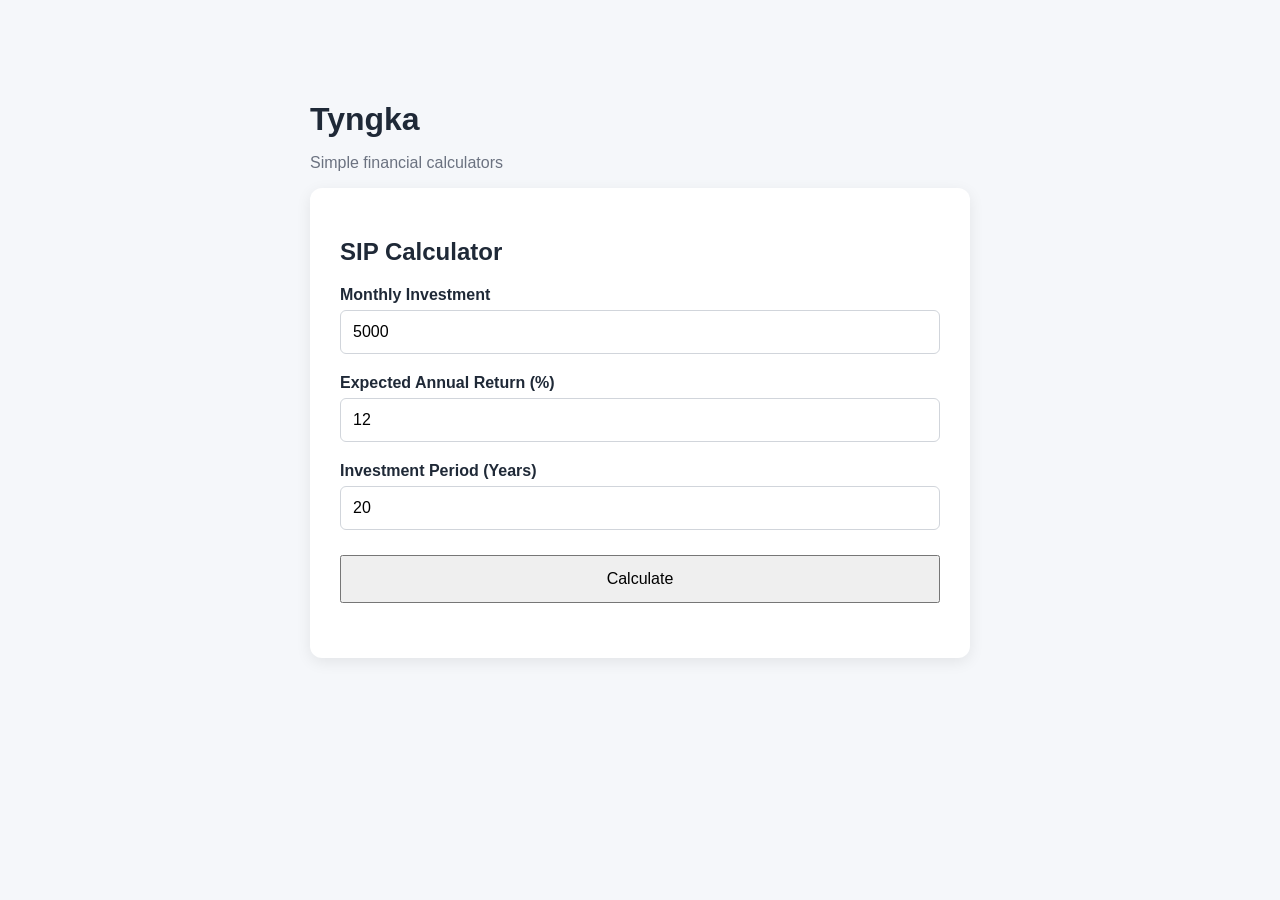
==== frontend/index.html @ 1ce70722 "Add Tyngka frontend and CORS support" ====
<!DOCTYPE html>
<html lang="en">
<head>
    <meta charset="UTF-8">
    <meta name="viewport" content="width=device-width, initial-scale=1.0">
    <title>Tyngka - Financial Calculator</title>
    <link rel="stylesheet" href="style.css">
</head>

<body>

    <main class="container">

        <h1>Tyngka</h1>

        <p class="subtitle">
            Simple financial calculators
        </p>

        <section class="calculator">

            <h2>SIP Calculator</h2>

            <label for="monthly-investment">
                Monthly Investment
            </label>

            <input
                id="monthly-investment"
                type="number"
                value="5000"
		min = "1"
            >

            <label for="annual-return">
                Expected Annual Return (%)
            </label>

            <input
                id="annual-return"
                type="number"
                value="12" 
		min = "0"
		max = "100"
		step="0.1"
            >

            <label for="years">
                Investment Period (Years)
            </label>

            <input
                id="years"
                type="number"
                value="20"
		min = "1"
		max="100"
		step="1"
            >

            <button id="calculate-button">
                Calculate
            </button>

            <div id="result" class="result"></div>

        </section>

    </main>

    <script src="app.js"></script>

</body>
</html>
---- frontend/style.css ----
* {
    box-sizing: border-box;
}

body {
    margin: 0;
    font-family: Arial, sans-serif;
    background: #f5f7fa;
    color: #1f2937;
}

.container {
    max-width: 700px;
    margin: 60px auto;
    padding: 20px;
}

h1 {
    margin-bottom: 5px;
}

.subtitle {
    color: #6b7280;
}

.calculator {
    background: white;
    padding: 30px;
    border-radius: 12px;
    box-shadow: 0 4px 15px rgba(0, 0, 0, 0.08);
}

label {
    display: block;
    margin-top: 20px;
    margin-bottom: 6px;
    font-weight: bold;
}

input {
    width: 100%;
    padding: 12px;
    font-size: 16px;
    border: 1px solid #d1d5db;
    border-radius: 6px;
}

button {
    margin-top: 25px;
    width: 100%;
    padding: 13px;
    font-size: 16px;
    cursor: pointer;
}

.result {
    margin-top: 25px;
    font-size: 18px;
    font-weight: bold;
}

.result-item {
    display: flex;
    justify-content: space-between;
    padding: 15px 0;
    border-bottom: 1px solid #e5e7eb;
}

.result-item:last-child {
    border-bottom: none;
}

.result-item strong {
    font-size: 20px;
}
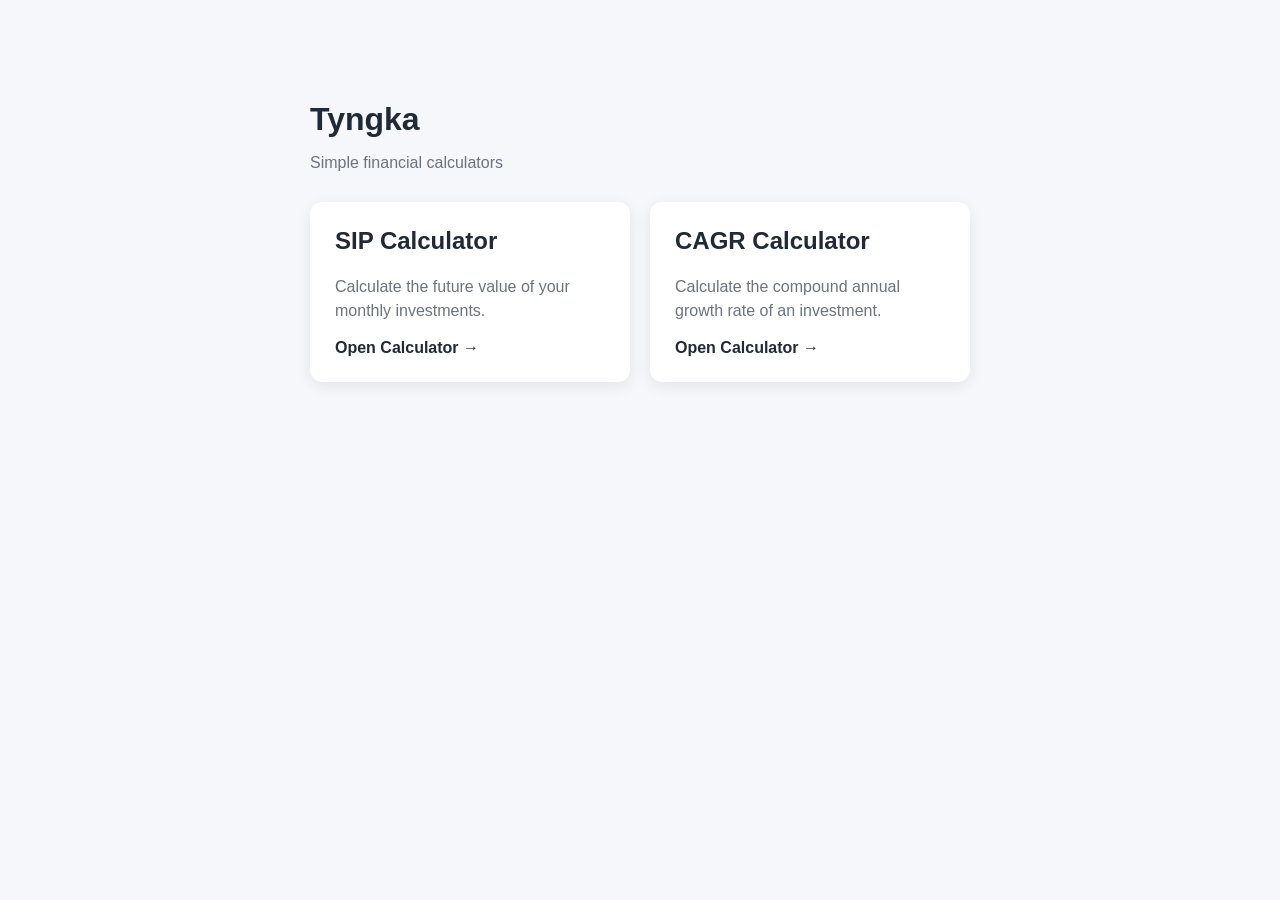
==== commit e42d1c28: "Add calculator navigation and CAGR frontend" ====
--- a/frontend/index.html
+++ b/frontend/index.html
@@ -3,7 +3,9 @@
 <head>
     <meta charset="UTF-8">
     <meta name="viewport" content="width=device-width, initial-scale=1.0">
-    <title>Tyngka - Financial Calculator</title>
+
+    <title>Tyngka - Financial Calculators</title>
+
     <link rel="stylesheet" href="style.css">
 </head>
 
@@ -17,58 +19,34 @@
             Simple financial calculators
         </p>
 
-        <section class="calculator">
+        <section class="calculator-grid">
 
-            <h2>SIP Calculator</h2>
+            <a class="calculator-card" href="sip.html">
+                <h2>SIP Calculator</h2>
 
-            <label for="monthly-investment">
-                Monthly Investment
-            </label>
+                <p>
+                    Calculate the future value of your
+                    monthly investments.
+                </p>
 
-            <input
-                id="monthly-investment"
-                type="number"
-                value="5000"
-		min = "1"
-            >
+                <span>Open Calculator →</span>
+            </a>
 
-            <label for="annual-return">
-                Expected Annual Return (%)
-            </label>
+            <a class="calculator-card" href="cagr.html">
 
-            <input
-                id="annual-return"
-                type="number"
-                value="12" 
-		min = "0"
-		max = "100"
-		step="0.1"
-            >
+                <h2>CAGR Calculator</h2>
 
-            <label for="years">
-                Investment Period (Years)
-            </label>
+                <p>
+                    Calculate the compound annual growth
+                    rate of an investment.
+                </p>
 
-            <input
-                id="years"
-                type="number"
-                value="20"
-		min = "1"
-		max="100"
-		step="1"
-            >
-
-            <button id="calculate-button">
-                Calculate
-            </button>
-
-            <div id="result" class="result"></div>
+                <span>Open Calculator →</span>
+            </a>
 
         </section>
 
     </main>
 
-    <script src="app.js"></script>
-
 </body>
 </html>
--- a/frontend/style.css
+++ b/frontend/style.css
@@ -73,3 +73,49 @@
 .result-item strong {
     font-size: 20px;
 }
+.calculator-grid {
+    display: grid;
+    grid-template-columns: repeat(2, 1fr);
+    gap: 20px;
+    margin-top: 30px;
+}
+
+.calculator-card {
+    display: block;
+    background: white;
+    padding: 25px;
+    border-radius: 12px;
+    box-shadow: 0 4px 15px rgba(0, 0, 0, 0.08);
+
+    text-decoration: none;
+    color: inherit;
+
+    transition: transform 0.2s ease;
+}
+
+.calculator-card:hover {
+    transform: translateY(-3px);
+}
+
+.calculator-card h2 {
+    margin-top: 0;
+}
+
+.calculator-card p {
+    color: #6b7280;
+    line-height: 1.5;
+}
+
+.calculator-card span {
+    font-weight: bold;
+}
+
+.calculator-card.disabled {
+    opacity: 0.6;
+    cursor: not-allowed;
+}
+@media (max-width: 600px) {
+    .calculator-grid {
+        grid-template-columns: 1fr;
+    }
+}
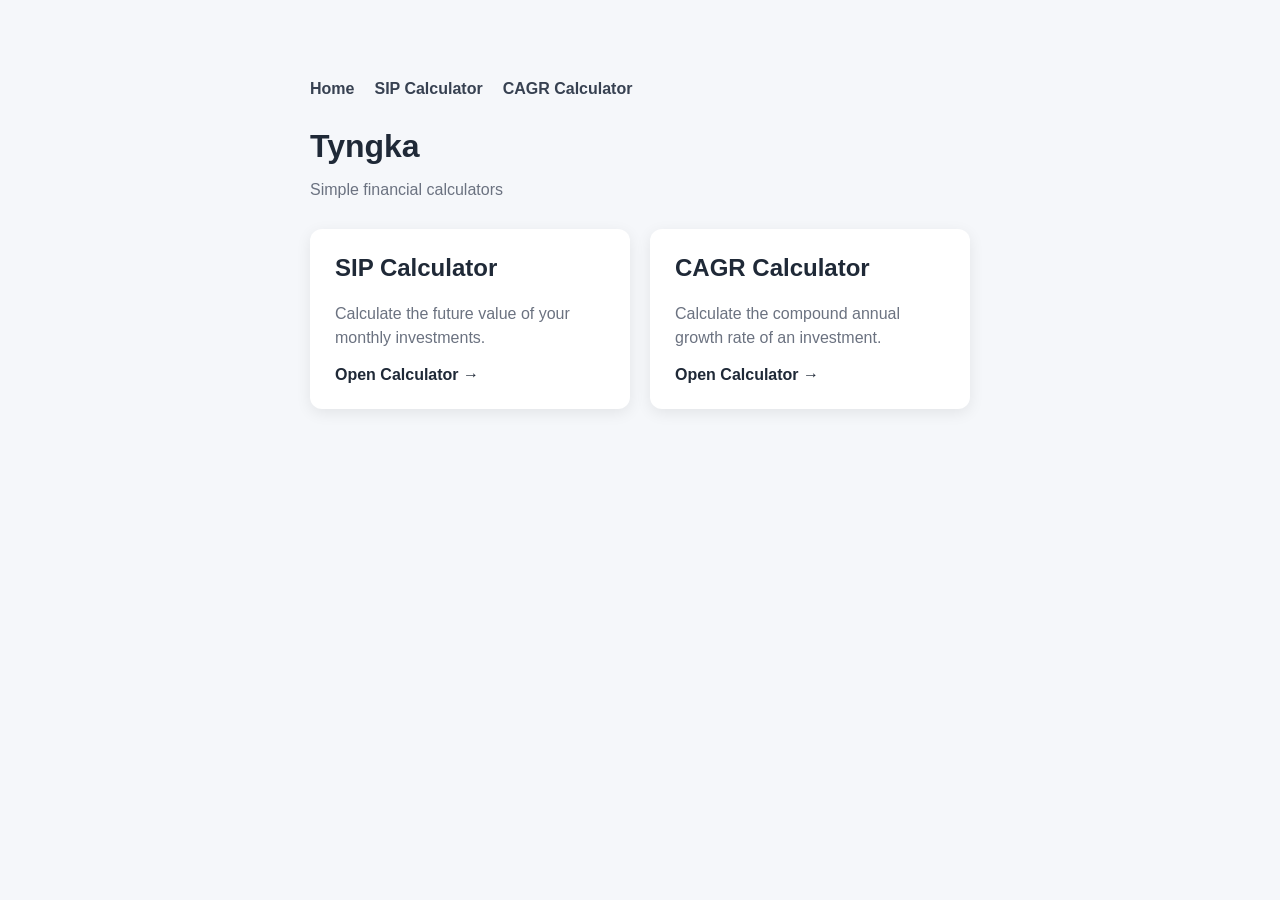
==== commit 54e33460: "Add calculator navigation and responsive styling" ====
--- a/frontend/index.html
+++ b/frontend/index.html
@@ -12,7 +12,13 @@
 <body>
 
     <main class="container">
+<nav class="navigation">
 
+    <a href="index.html">Home</a>
+    <a href="sip.html">SIP Calculator</a>
+    <a href="cagr.html">CAGR Calculator</a>
+
+</nav>
         <h1>Tyngka</h1>
 
         <p class="subtitle">
--- a/frontend/style.css
+++ b/frontend/style.css
@@ -118,4 +118,24 @@
     .calculator-grid {
         grid-template-columns: 1fr;
     }
+    
+    .navigation{
+        flex-direction: column;
+        gap:10px;
+    }
 }
+.navigation {
+    display: flex;
+    gap: 20px;
+    margin-bottom: 30px;
+}
+
+.navigation a {
+    text-decoration: none;
+    color: #374151;
+    font-weight: bold;
+}
+
+.navigation a:hover {
+    text-decoration: underline;
+}
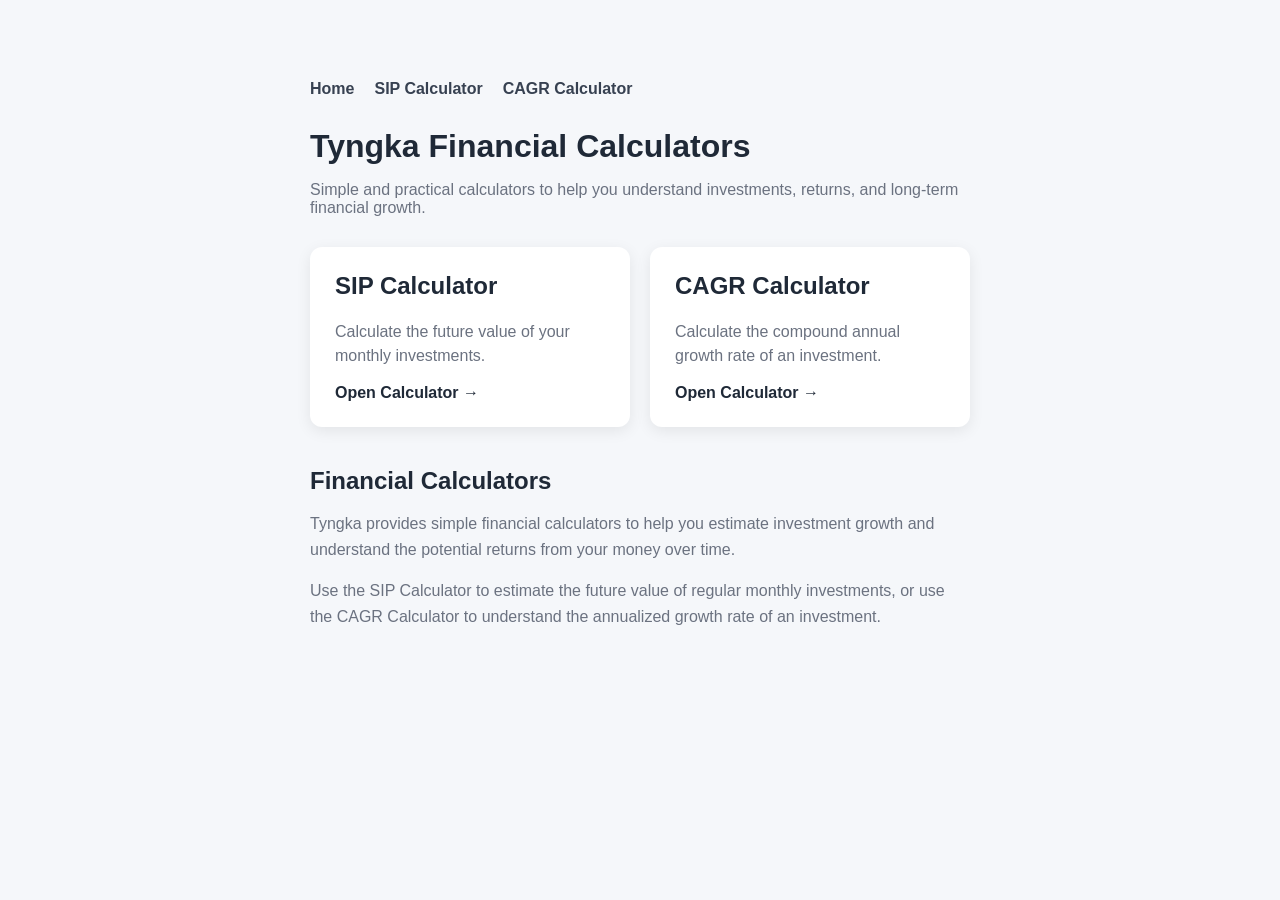
==== commit 4b0625f3: "Improve homepage SEO content" ====
--- a/frontend/index.html
+++ b/frontend/index.html
@@ -5,7 +5,10 @@
     <meta name="viewport" content="width=device-width, initial-scale=1.0">
 
     <title>Tyngka - Financial Calculators</title>
-
+    <meta
+        name="description"
+        content="Calculate SIP returns, CAGR and other financial metrics with simple, easy-to-use calculators."
+    >
     <link rel="stylesheet" href="style.css">
 </head>
 
@@ -19,10 +22,10 @@
     <a href="cagr.html">CAGR Calculator</a>
 
 </nav>
-        <h1>Tyngka</h1>
+        <h1>Tyngka Financial Calculators</h1>
 
         <p class="subtitle">
-            Simple financial calculators
+            Simple and practical calculators to help you understand investments, returns, and long-term financial growth.
         </p>
 
         <section class="calculator-grid">
@@ -51,7 +54,23 @@
             </a>
 
         </section>
+        <section class="about-section">
 
+            <h2>Financial Calculators</h2>
+
+            <p>
+                Tyngka provides simple financial calculators to help you
+                estimate investment growth and understand the potential
+                returns from your money over time.
+            </p>
+
+            <p>
+                Use the SIP Calculator to estimate the future value of
+                regular monthly investments, or use the CAGR Calculator
+                to understand the annualized growth rate of an investment.
+            </p>
+
+        </section>
     </main>
 
 </body>
--- a/frontend/style.css
+++ b/frontend/style.css
@@ -73,6 +73,7 @@
 .result-item strong {
     font-size: 20px;
 }
+
 .calculator-grid {
     display: grid;
     grid-template-columns: repeat(2, 1fr);
@@ -114,6 +115,7 @@
     opacity: 0.6;
     cursor: not-allowed;
 }
+
 @media (max-width: 600px) {
     .calculator-grid {
         grid-template-columns: 1fr;
@@ -124,6 +126,7 @@
         gap:10px;
     }
 }
+
 .navigation {
     display: flex;
     gap: 20px;
@@ -139,3 +142,16 @@
 .navigation a:hover {
     text-decoration: underline;
 }
+
+.about-section {
+    margin-top: 40px;
+}
+
+.about-section h2 {
+    margin-bottom: 10px;
+}
+
+.about-section p {
+    color: #6b7280;
+    line-height: 1.6;
+}
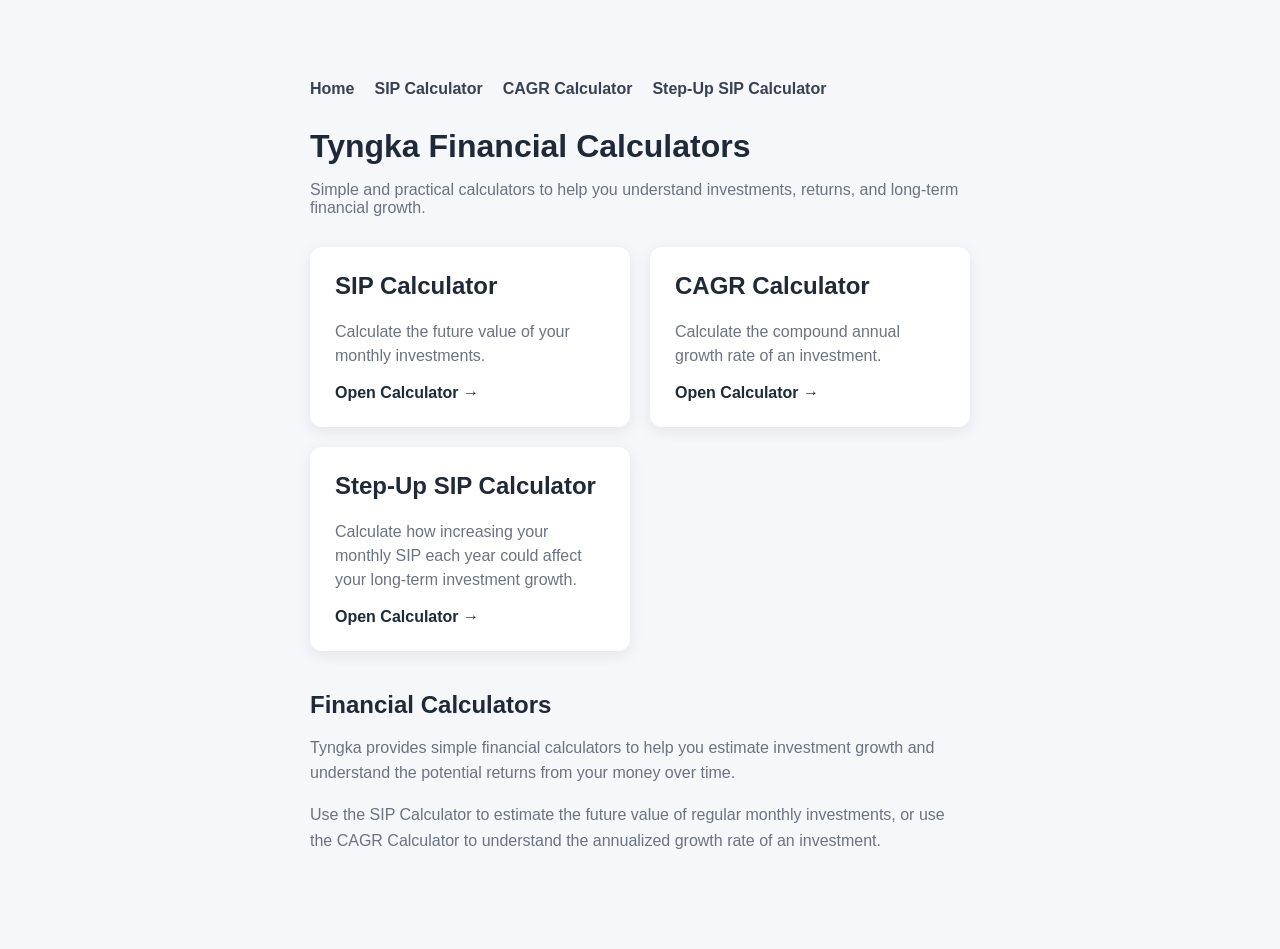
==== commit b6485c0e: "Add Step-Up SIP to homepage" ====
--- a/frontend/index.html
+++ b/frontend/index.html
@@ -7,7 +7,7 @@
     <title>Tyngka - Financial Calculators</title>
     <meta
         name="description"
-        content="Calculate SIP returns, CAGR and other financial metrics with simple, easy-to-use calculators."
+        content="Calculate SIP returns, Step-Up SIP growth, CAGR and other financial metrics with simple, easy-to-use calculators."
     >
     <link rel="stylesheet" href="style.css">
 </head>
@@ -20,6 +20,7 @@
     <a href="index.html">Home</a>
     <a href="sip.html">SIP Calculator</a>
     <a href="cagr.html">CAGR Calculator</a>
+    <a href="step-up-sip.html">Step-Up SIP Calculator</a>
 
 </nav>
         <h1>Tyngka Financial Calculators</h1>
@@ -53,6 +54,18 @@
                 <span>Open Calculator →</span>
             </a>
 
+            <a class="calculator-card" href="step-up-sip.html">
+
+                <h2>Step-Up SIP Calculator</h2>
+
+                <p>
+                    Calculate how increasing your monthly SIP each year
+                    could affect your long-term investment growth.
+                </p>
+
+                <span>Open Calculator →</span>
+            </a>
+
         </section>
         <section class="about-section">
 
@@ -72,6 +85,5 @@
 
         </section>
     </main>
-
 </body>
 </html>
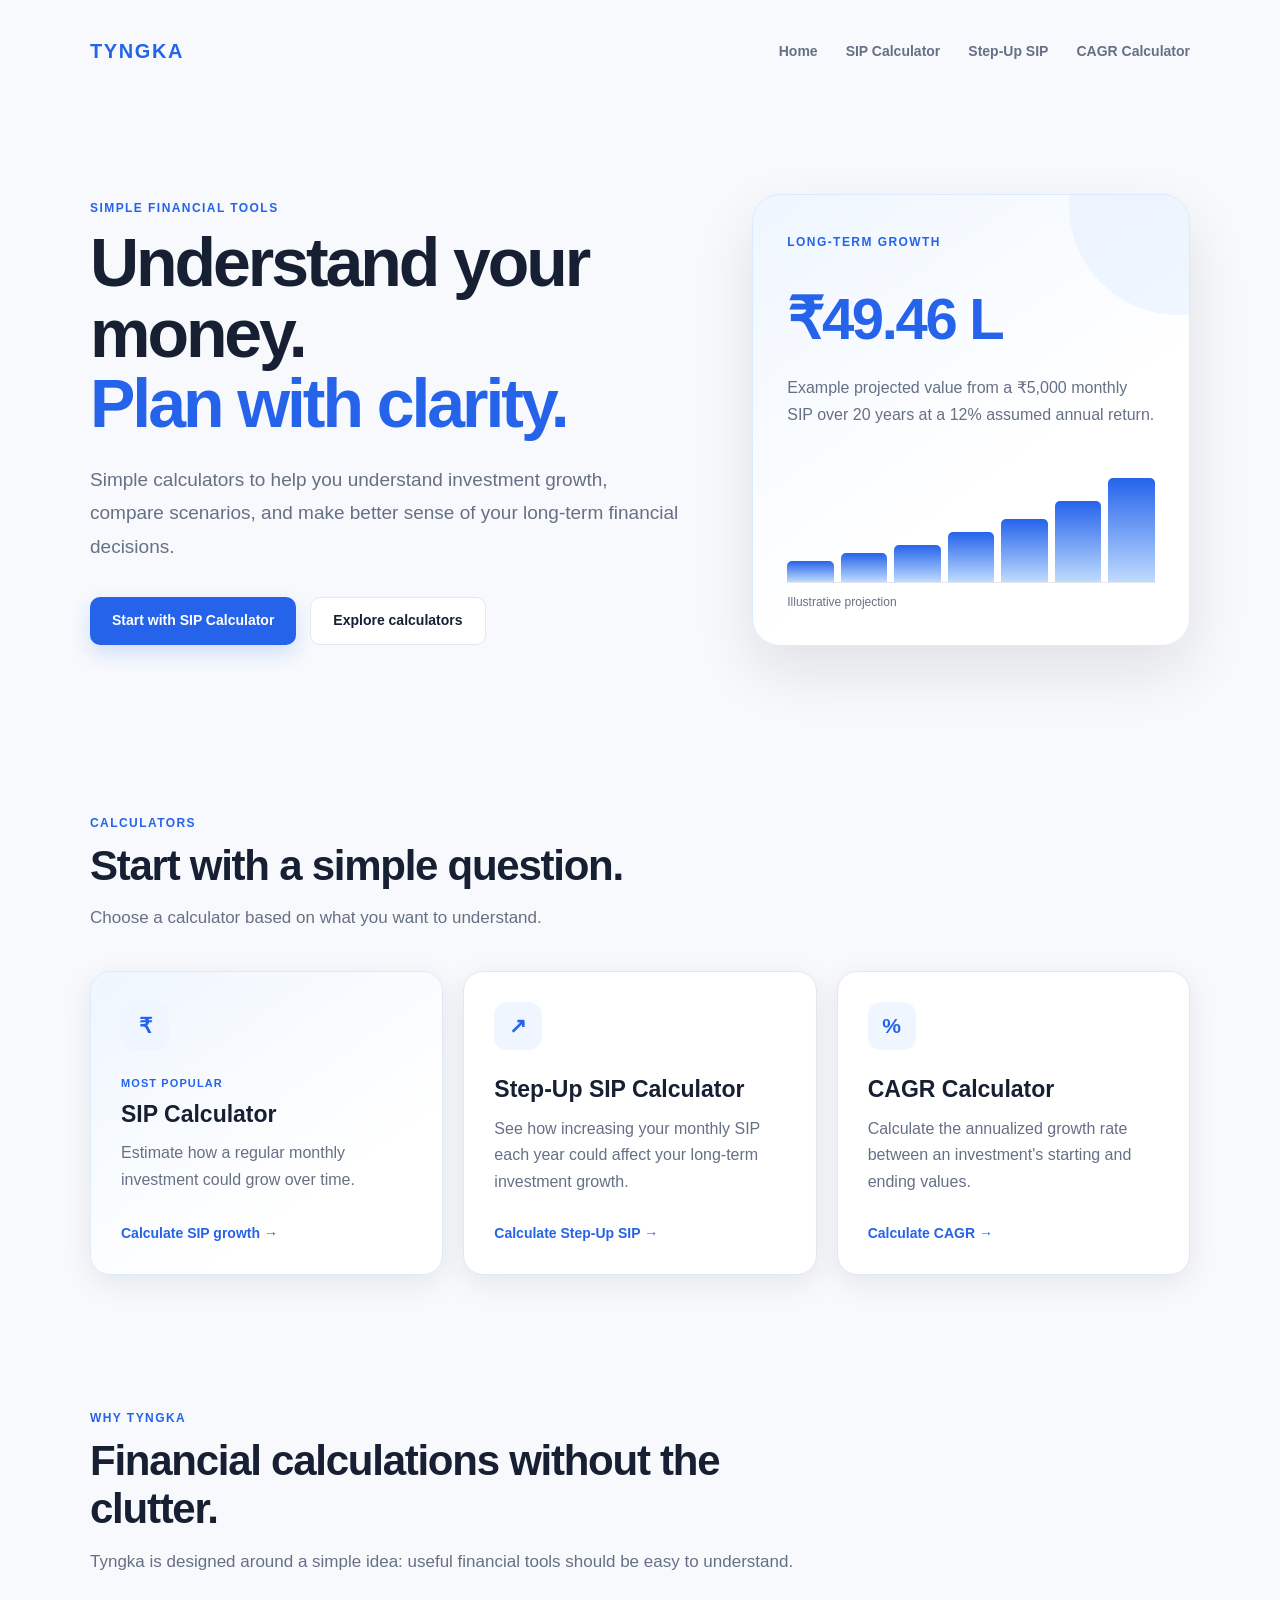
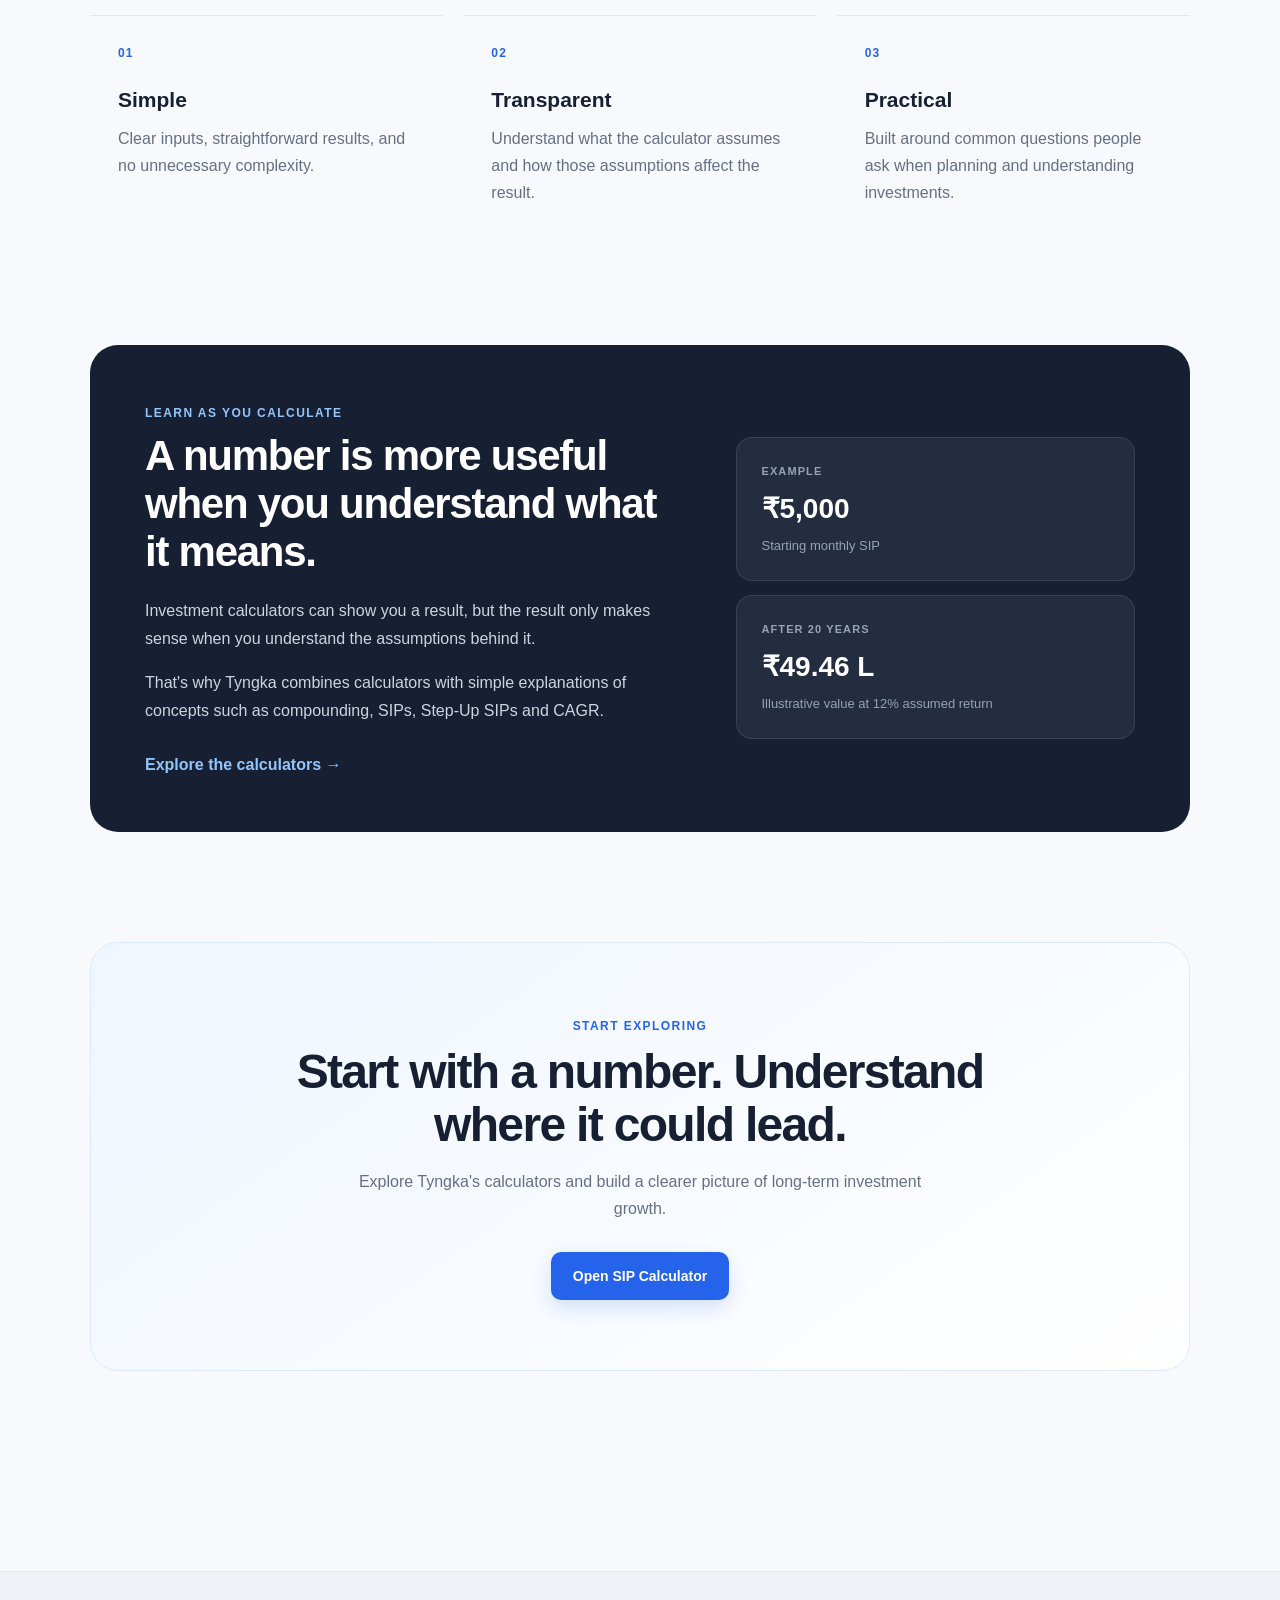
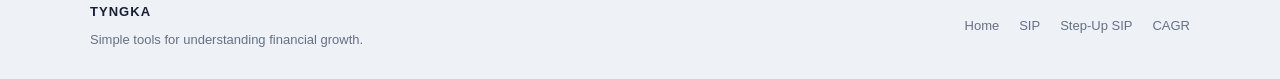
==== commit bacc8712: "Finalize Tyngka homepage" ====
--- a/frontend/index.html
+++ b/frontend/index.html
@@ -1,89 +1,488 @@
 <!DOCTYPE html>
 <html lang="en">
+
 <head>
+
     <meta charset="UTF-8">
-    <meta name="viewport" content="width=device-width, initial-scale=1.0">
-
-    <title>Tyngka - Financial Calculators</title>
+
+    <meta
+        name="viewport"
+        content="width=device-width, initial-scale=1.0"
+    >
+
+    <title>
+        Tyngka - Simple Financial Calculators
+    </title>
+
     <meta
         name="description"
-        content="Calculate SIP returns, Step-Up SIP growth, CAGR and other financial metrics with simple, easy-to-use calculators."
+        content="Tyngka provides simple financial calculators to help you understand SIP growth, Step-Up SIP investing, CAGR and long-term investment outcomes."
     >
-    <link rel="stylesheet" href="style.css">
+
+    <link
+        rel="stylesheet"
+        href="style.css"
+    >
+
 </head>
 
+
 <body>
 
-    <main class="container">
-<nav class="navigation">
-
-    <a href="index.html">Home</a>
-    <a href="sip.html">SIP Calculator</a>
-    <a href="cagr.html">CAGR Calculator</a>
-    <a href="step-up-sip.html">Step-Up SIP Calculator</a>
-
-</nav>
-        <h1>Tyngka Financial Calculators</h1>
-
-        <p class="subtitle">
-            Simple and practical calculators to help you understand investments, returns, and long-term financial growth.
-        </p>
-
-        <section class="calculator-grid">
-
-            <a class="calculator-card" href="sip.html">
-                <h2>SIP Calculator</h2>
+    <main class="container homepage">
+
+
+        <!-- Navigation -->
+
+        <nav class="navigation">
+
+            <a href="index.html">
+                Home
+            </a>
+
+            <a href="sip.html">
+                SIP Calculator
+            </a>
+
+            <a href="step-up-sip.html">
+                Step-Up SIP
+            </a>
+
+            <a href="cagr.html">
+                CAGR Calculator
+            </a>
+
+        </nav>
+
+
+        <!-- Hero -->
+
+        <section class="hero-section">
+
+            <div class="hero-content">
+
+                <span class="eyebrow">
+                    SIMPLE FINANCIAL TOOLS
+                </span>
+
+                <h1>
+                    Understand your money.
+                    <span>Plan with clarity.</span>
+                </h1>
+
+                <p class="hero-description">
+                    Simple calculators to help you understand investment growth,
+                    compare scenarios, and make better sense of your long-term
+                    financial decisions.
+                </p>
+
+
+                <div class="hero-actions">
+
+                    <a
+                        href="sip.html"
+                        class="hero-button primary"
+                    >
+                        Start with SIP Calculator
+                    </a>
+
+                    <a
+                        href="#calculators"
+                        class="hero-button secondary"
+                    >
+                        Explore calculators
+                    </a>
+
+                </div>
+
+            </div>
+
+
+            <div class="hero-visual">
+
+                <div class="hero-visual-card">
+
+                    <span class="eyebrow">
+                        LONG-TERM GROWTH
+                    </span>
+
+                    <div class="hero-value">
+                        ₹49.46 L
+                    </div>
+
+                    <p>
+                        Example projected value from a ₹5,000 monthly SIP
+                        over 20 years at a 12% assumed annual return.
+                    </p>
+
+
+                    <div class="hero-mini-chart">
+
+                        <span></span>
+                        <span></span>
+                        <span></span>
+                        <span></span>
+                        <span></span>
+                        <span></span>
+                        <span></span>
+
+                    </div>
+
+                    <div class="hero-chart-label">
+                        Illustrative projection
+                    </div>
+
+                </div>
+
+            </div>
+
+        </section>
+
+
+        <!-- Calculator Section -->
+
+        <section
+            id="calculators"
+            class="home-section calculators-section"
+        >
+
+            <div class="section-heading">
+
+                <span class="eyebrow">
+                    CALCULATORS
+                </span>
+
+                <h2>
+                    Start with a simple question.
+                </h2>
 
                 <p>
-                    Calculate the future value of your
-                    monthly investments.
-                </p>
-
-                <span>Open Calculator →</span>
+                    Choose a calculator based on what you want to understand.
+                </p>
+
+            </div>
+
+
+            <div class="home-calculator-grid">
+
+
+                <a
+                    href="sip.html"
+                    class="home-calculator-card featured"
+                >
+
+                    <div class="home-card-icon">
+                        ₹
+                    </div>
+
+                    <span class="card-label">
+                        MOST POPULAR
+                    </span>
+
+                    <h3>
+                        SIP Calculator
+                    </h3>
+
+                    <p>
+                        Estimate how a regular monthly investment could
+                        grow over time.
+                    </p>
+
+                    <span class="card-link">
+                        Calculate SIP growth →
+                    </span>
+
+                </a>
+
+
+                <a
+                    href="step-up-sip.html"
+                    class="home-calculator-card"
+                >
+
+                    <div class="home-card-icon">
+                        ↗
+                    </div>
+
+                    <h3>
+                        Step-Up SIP Calculator
+                    </h3>
+
+                    <p>
+                        See how increasing your monthly SIP each year could
+                        affect your long-term investment growth.
+                    </p>
+
+                    <span class="card-link">
+                        Calculate Step-Up SIP →
+                    </span>
+
+                </a>
+
+
+                <a
+                    href="cagr.html"
+                    class="home-calculator-card"
+                >
+
+                    <div class="home-card-icon">
+                        %
+                    </div>
+
+                    <h3>
+                        CAGR Calculator
+                    </h3>
+
+                    <p>
+                        Calculate the annualized growth rate between an
+                        investment's starting and ending values.
+                    </p>
+
+                    <span class="card-link">
+                        Calculate CAGR →
+                    </span>
+
+                </a>
+
+
+            </div>
+
+        </section>
+
+
+        <!-- Why Tyngka -->
+
+        <section class="home-section why-section">
+
+            <div class="section-heading">
+
+                <span class="eyebrow">
+                    WHY TYNGKA
+                </span>
+
+                <h2>
+                    Financial calculations without the clutter.
+                </h2>
+
+                <p>
+                    Tyngka is designed around a simple idea:
+                    useful financial tools should be easy to understand.
+                </p>
+
+            </div>
+
+
+            <div class="why-grid">
+
+
+                <div class="why-card">
+
+                    <span class="why-number">
+                        01
+                    </span>
+
+                    <h3>
+                        Simple
+                    </h3>
+
+                    <p>
+                        Clear inputs, straightforward results, and no
+                        unnecessary complexity.
+                    </p>
+
+                </div>
+
+
+                <div class="why-card">
+
+                    <span class="why-number">
+                        02
+                    </span>
+
+                    <h3>
+                        Transparent
+                    </h3>
+
+                    <p>
+                        Understand what the calculator assumes and how
+                        those assumptions affect the result.
+                    </p>
+
+                </div>
+
+
+                <div class="why-card">
+
+                    <span class="why-number">
+                        03
+                    </span>
+
+                    <h3>
+                        Practical
+                    </h3>
+
+                    <p>
+                        Built around common questions people ask when
+                        planning and understanding investments.
+                    </p>
+
+                </div>
+
+            </div>
+
+        </section>
+
+
+        <!-- Educational Section -->
+
+        <section class="home-section education-section">
+
+            <div class="education-content">
+
+                <span class="eyebrow">
+                    LEARN AS YOU CALCULATE
+                </span>
+
+                <h2>
+                    A number is more useful when you understand what it means.
+                </h2>
+
+                <p>
+                    Investment calculators can show you a result, but the
+                    result only makes sense when you understand the assumptions
+                    behind it.
+                </p>
+
+                <p>
+                    That's why Tyngka combines calculators with simple
+                    explanations of concepts such as compounding, SIPs,
+                    Step-Up SIPs and CAGR.
+                </p>
+
+                <a
+                    href="sip.html"
+                    class="text-link"
+                >
+                    Explore the calculators →
+                </a>
+
+            </div>
+
+
+            <div class="education-highlight">
+
+                <div class="education-stat">
+
+                    <span>
+                        EXAMPLE
+                    </span>
+
+                    <strong>
+                        ₹5,000
+                    </strong>
+
+                    <p>
+                        Starting monthly SIP
+                    </p>
+
+                </div>
+
+
+                <div class="education-stat">
+
+                    <span>
+                        AFTER 20 YEARS
+                    </span>
+
+                    <strong>
+                        ₹49.46 L
+                    </strong>
+
+                    <p>
+                        Illustrative value at 12% assumed return
+                    </p>
+
+                </div>
+
+            </div>
+
+        </section>
+
+
+        <!-- CTA -->
+
+        <section class="home-cta">
+
+            <span class="eyebrow">
+                START EXPLORING
+            </span>
+
+            <h2>
+                Start with a number.
+                Understand where it could lead.
+            </h2>
+
+            <p>
+                Explore Tyngka's calculators and build a clearer picture
+                of long-term investment growth.
+            </p>
+
+            <a
+                href="sip.html"
+                class="hero-button primary"
+            >
+                Open SIP Calculator
             </a>
 
-            <a class="calculator-card" href="cagr.html">
-
-                <h2>CAGR Calculator</h2>
+        </section>
+
+
+    </main>
+
+
+    <!-- Footer -->
+
+    <footer class="site-footer">
+
+        <div class="footer-inner homepage-footer">
+
+            <div>
+
+                <strong>
+                    TYNGKA
+                </strong>
 
                 <p>
-                    Calculate the compound annual growth
-                    rate of an investment.
-                </p>
-
-                <span>Open Calculator →</span>
-            </a>
-
-            <a class="calculator-card" href="step-up-sip.html">
-
-                <h2>Step-Up SIP Calculator</h2>
-
-                <p>
-                    Calculate how increasing your monthly SIP each year
-                    could affect your long-term investment growth.
-                </p>
-
-                <span>Open Calculator →</span>
-            </a>
-
-        </section>
-        <section class="about-section">
-
-            <h2>Financial Calculators</h2>
-
-            <p>
-                Tyngka provides simple financial calculators to help you
-                estimate investment growth and understand the potential
-                returns from your money over time.
-            </p>
-
-            <p>
-                Use the SIP Calculator to estimate the future value of
-                regular monthly investments, or use the CAGR Calculator
-                to understand the annualized growth rate of an investment.
-            </p>
-
-        </section>
-    </main>
+                    Simple tools for understanding financial growth.
+                </p>
+
+            </div>
+
+
+            <div class="footer-links">
+
+                <a href="index.html">
+                    Home
+                </a>
+
+                <a href="sip.html">
+                    SIP
+                </a>
+
+                <a href="step-up-sip.html">
+                    Step-Up SIP
+                </a>
+
+                <a href="cagr.html">
+                    CAGR
+                </a>
+
+            </div>
+
+        </div>
+
+    </footer>
+
 </body>
+
 </html>
--- a/frontend/style.css
+++ b/frontend/style.css
@@ -1,157 +1,1638 @@
+:root {
+    --tyngka-bg: #f7f9fc;
+    --tyngka-surface: #ffffff;
+    --tyngka-text: #172033;
+    --tyngka-muted: #667085;
+    --tyngka-border: #e4e7ec;
+    --tyngka-primary: #2563eb;
+    --tyngka-primary-dark: #1d4ed8;
+    --tyngka-success: #059669;
+
+    --radius-sm: 8px;
+    --radius-md: 14px;
+    --radius-lg: 20px;
+
+    --shadow-card: 0 8px 30px rgba(16, 24, 40, 0.08);
+    --shadow-hover: 0 12px 35px rgba(16, 24, 40, 0.12);
+
+    --content-width: 1100px;
+}
+
+
+/* ---------- Global ---------- */
+
 * {
     box-sizing: border-box;
+}
+
+html {
+    scroll-behavior: smooth;
 }
 
 body {
     margin: 0;
     font-family: Arial, sans-serif;
-    background: #f5f7fa;
-    color: #1f2937;
-}
+    background: var(--tyngka-bg);
+    color: var(--tyngka-text);
+    line-height: 1.5;
+}
+
+a {
+    color: inherit;
+}
+
+button,
+input {
+    font: inherit;
+}
+
+
+/* ---------- Layout ---------- */
 
 .container {
+    width: min(var(--content-width), calc(100% - 40px));
+    margin: 0 auto;
+    padding: 32px 0 70px;
+}
+
+
+/* ---------- Navigation ---------- */
+
+.navigation {
+    display: flex;
+    align-items: center;
+    gap: 28px;
+    margin-bottom: 70px;
+    padding: 4px 0;
+}
+
+.navigation::before {
+    content: "TYNGKA";
+    margin-right: auto;
+    font-size: 20px;
+    font-weight: 800;
+    letter-spacing: 0.08em;
+    color: var(--tyngka-primary);
+}
+
+.navigation a {
+    text-decoration: none;
+    color: var(--tyngka-muted);
+    font-size: 14px;
+    font-weight: 600;
+    transition: color 0.2s ease;
+}
+
+.navigation a:hover {
+    color: var(--tyngka-primary);
+}
+
+
+/* ---------- Page Header ---------- */
+
+h1 {
+    margin: 0 0 12px;
+    font-size: clamp(32px, 5vw, 48px);
+    line-height: 1.1;
+    letter-spacing: -0.03em;
+}
+
+.subtitle {
     max-width: 700px;
-    margin: 60px auto;
-    padding: 20px;
-}
-
-h1 {
-    margin-bottom: 5px;
-}
-
-.subtitle {
-    color: #6b7280;
-}
+    margin: 0;
+    color: var(--tyngka-muted);
+    font-size: 18px;
+    line-height: 1.6;
+}
+
+
+/* ---------- Calculator Grid ---------- */
+
+.calculator-grid {
+    display: grid;
+    grid-template-columns: repeat(3, 1fr);
+    gap: 24px;
+    margin-top: 45px;
+}
+
+
+/* ---------- Calculator Cards ---------- */
+
+.calculator-card {
+    display: flex;
+    flex-direction: column;
+    min-height: 240px;
+    padding: 28px;
+    background: var(--tyngka-surface);
+    border: 1px solid var(--tyngka-border);
+    border-radius: var(--radius-lg);
+    box-shadow: var(--shadow-card);
+
+    text-decoration: none;
+    color: inherit;
+
+    transition:
+        transform 0.2s ease,
+        box-shadow 0.2s ease,
+        border-color 0.2s ease;
+}
+
+.calculator-card:hover {
+    transform: translateY(-4px);
+    box-shadow: var(--shadow-hover);
+    border-color: #c7d7fe;
+}
+
+.calculator-card h2 {
+    margin: 0 0 14px;
+    font-size: 22px;
+    line-height: 1.25;
+}
+
+.calculator-card p {
+    margin: 0;
+    color: var(--tyngka-muted);
+    line-height: 1.6;
+}
+
+.calculator-card span {
+    margin-top: auto;
+    padding-top: 24px;
+    color: var(--tyngka-primary);
+    font-weight: 700;
+}
+
+.calculator-card.disabled {
+    opacity: 0.6;
+    cursor: not-allowed;
+}
+
+
+/* ---------- Calculator ---------- */
 
 .calculator {
-    background: white;
-    padding: 30px;
-    border-radius: 12px;
-    box-shadow: 0 4px 15px rgba(0, 0, 0, 0.08);
-}
+    max-width: 720px;
+    margin-top: 40px;
+    padding: 32px;
+    background: var(--tyngka-surface);
+    border: 1px solid var(--tyngka-border);
+    border-radius: var(--radius-lg);
+    box-shadow: var(--shadow-card);
+}
+
+.calculator h2 {
+    margin-top: 0;
+    margin-bottom: 28px;
+    font-size: 24px;
+}
+
+
+/* ---------- Form Fields ---------- */
 
 label {
     display: block;
     margin-top: 20px;
-    margin-bottom: 6px;
-    font-weight: bold;
+    margin-bottom: 8px;
+    color: var(--tyngka-text);
+    font-size: 14px;
+    font-weight: 700;
 }
 
 input {
     width: 100%;
-    padding: 12px;
+    padding: 13px 14px;
+    background: #ffffff;
+    color: var(--tyngka-text);
+    border: 1px solid var(--tyngka-border);
+    border-radius: var(--radius-sm);
     font-size: 16px;
-    border: 1px solid #d1d5db;
-    border-radius: 6px;
-}
+    outline: none;
+    transition:
+        border-color 0.2s ease,
+        box-shadow 0.2s ease;
+}
+
+input:focus {
+    border-color: var(--tyngka-primary);
+    box-shadow: 0 0 0 3px rgba(37, 99, 235, 0.12);
+}
+
+
+/* ---------- Buttons ---------- */
 
 button {
-    margin-top: 25px;
     width: 100%;
-    padding: 13px;
+    margin-top: 28px;
+    padding: 14px 20px;
+
+    background: var(--tyngka-primary);
+    color: white;
+
+    border: none;
+    border-radius: var(--radius-sm);
+
     font-size: 16px;
+    font-weight: 700;
+
     cursor: pointer;
-}
+
+    transition:
+        background 0.2s ease,
+        transform 0.2s ease;
+}
+
+button:hover {
+    background: var(--tyngka-primary-dark);
+    transform: translateY(-1px);
+}
+
+button:disabled {
+    opacity: 0.7;
+    cursor: wait;
+    transform: none;
+}
+
+
+/* ---------- Results ---------- */
 
 .result {
-    margin-top: 25px;
-    font-size: 18px;
-    font-weight: bold;
+    margin-top: 30px;
+    padding-top: 10px;
 }
 
 .result-item {
     display: flex;
     justify-content: space-between;
-    padding: 15px 0;
-    border-bottom: 1px solid #e5e7eb;
+    align-items: center;
+    gap: 20px;
+
+    padding: 16px 0;
+
+    border-bottom: 1px solid var(--tyngka-border);
 }
 
 .result-item:last-child {
     border-bottom: none;
 }
 
+.result-item span {
+    color: var(--tyngka-muted);
+    font-size: 15px;
+}
+
 .result-item strong {
+    color: var(--tyngka-text);
+    font-size: 21px;
+}
+
+
+/* ---------- Information Sections ---------- */
+
+.about-section {
+    max-width: 760px;
+    margin-top: 60px;
+}
+
+.about-section h2 {
+    margin: 0 0 16px;
+    font-size: 26px;
+}
+
+.about-section p {
+    margin: 0 0 16px;
+    color: var(--tyngka-muted);
+    line-height: 1.7;
+}
+
+
+/* ---------- Mobile ---------- */
+
+@media (max-width: 850px) {
+    .calculator-grid {
+        grid-template-columns: 1fr;
+    }
+}
+
+@media (max-width: 600px) {
+
+    .container {
+        width: min(100% - 32px, var(--content-width));
+        padding: 20px 0 50px;
+    }
+
+    .navigation {
+        flex-wrap: wrap;
+        gap: 14px 20px;
+        margin-bottom: 45px;
+    }
+
+    .navigation::before {
+        width: 100%;
+        margin-bottom: 4px;
+    }
+
+    h1 {
+        font-size: 34px;
+    }
+
+    .subtitle {
+        font-size: 16px;
+    }
+
+    .calculator-grid {
+        margin-top: 30px;
+    }
+
+    .calculator-card {
+        min-height: auto;
+        padding: 24px;
+    }
+
+    .calculator {
+        padding: 24px 20px;
+    }
+
+    .result-item {
+        align-items: flex-start;
+        flex-direction: column;
+        gap: 5px;
+    }
+}
+/* =========================================
+   Calculator Page Template
+   ========================================= */
+
+.page-header {
+    max-width: 760px;
+    margin-bottom: 42px;
+}
+
+.eyebrow {
+    display: inline-block;
+    margin-bottom: 10px;
+
+    color: var(--tyngka-primary);
+
+    font-size: 12px;
+    font-weight: 800;
+    letter-spacing: 0.12em;
+}
+
+.calculator-layout {
+    display: grid;
+    grid-template-columns: minmax(0, 1fr) minmax(0, 1fr);
+    gap: 24px;
+    align-items: stretch;
+}
+
+.calculator-input-card {
+    max-width: none;
+    margin-top: 0;
+}
+
+.calculator-heading {
+    display: flex;
+    align-items: center;
+    gap: 14px;
+    margin-bottom: 26px;
+}
+
+.calculator-heading h2 {
+    margin: 0 0 4px;
+}
+
+.calculator-heading p {
+    margin: 0;
+    color: var(--tyngka-muted);
+    font-size: 14px;
+}
+
+.calculator-icon {
+    display: flex;
+    align-items: center;
+    justify-content: center;
+
+    width: 44px;
+    height: 44px;
+
+    flex-shrink: 0;
+
+    background: #eff6ff;
+    color: var(--tyngka-primary);
+
+    border-radius: 12px;
+
     font-size: 20px;
-}
-
-.calculator-grid {
+    font-weight: 800;
+}
+
+.calculator-note {
+    margin: 16px 0 0;
+
+    color: var(--tyngka-muted);
+    font-size: 12px;
+    line-height: 1.5;
+}
+
+
+/* ---------- Result Card ---------- */
+
+.result-card {
+    display: flex;
+    flex-direction: column;
+
+    min-height: 100%;
+
+    padding: 32px;
+
+    background:
+        linear-gradient(
+            145deg,
+            #eff6ff 0%,
+            #ffffff 55%
+        );
+
+    border: 1px solid #dbeafe;
+    border-radius: var(--radius-lg);
+
+    box-shadow: var(--shadow-card);
+}
+
+.result-card-header h2 {
+    margin: 0;
+    font-size: 26px;
+}
+
+.result-card .result {
+    margin-top: 30px;
+}
+
+.result-card .result-item {
+    padding: 20px 0;
+}
+
+.result-card .result-item:first-child {
+    padding-top: 0;
+}
+
+.result-card .result-item:first-child strong {
+    color: var(--tyngka-primary);
+    font-size: 30px;
+}
+
+.result-card .result-item strong {
+    font-size: 21px;
+}
+
+.result-placeholder {
+    display: flex;
+    flex-direction: column;
+    align-items: flex-start;
+
+    margin-top: 10px;
+    padding: 28px 0;
+}
+
+.result-placeholder[hidden] {
+    display: none;
+}
+
+.result-placeholder-icon {
+    display: flex;
+    align-items: center;
+    justify-content: center;
+
+    width: 48px;
+    height: 48px;
+
+    margin-bottom: 16px;
+
+    background: #ffffff;
+    color: var(--tyngka-primary);
+
+    border: 1px solid var(--tyngka-border);
+    border-radius: 12px;
+
+    font-size: 22px;
+    font-weight: 700;
+}
+
+.result-placeholder p {
+    max-width: 340px;
+    margin: 0;
+
+    color: var(--tyngka-muted);
+    line-height: 1.6;
+}
+
+
+/* ---------- Content Sections ---------- */
+
+.content-section {
+    max-width: 820px;
+    margin-top: 80px;
+}
+
+.content-section h2,
+.related-section h2 {
+    margin: 0 0 18px;
+
+    font-size: 30px;
+    line-height: 1.2;
+}
+
+.content-section > p {
+    color: var(--tyngka-muted);
+    line-height: 1.8;
+}
+
+
+/* ---------- Information Cards ---------- */
+
+.info-grid {
+    display: grid;
+    grid-template-columns: repeat(3, 1fr);
+    gap: 18px;
+    margin-top: 30px;
+}
+
+.info-card {
+    padding: 24px;
+
+    background: var(--tyngka-surface);
+
+    border: 1px solid var(--tyngka-border);
+    border-radius: var(--radius-md);
+}
+
+.info-number {
+    display: block;
+    margin-bottom: 18px;
+
+    color: var(--tyngka-primary);
+
+    font-size: 12px;
+    font-weight: 800;
+    letter-spacing: 0.1em;
+}
+
+.info-card h3 {
+    margin: 0 0 10px;
+    font-size: 17px;
+}
+
+.info-card p {
+    margin: 0;
+
+    color: var(--tyngka-muted);
+    font-size: 14px;
+    line-height: 1.6;
+}
+
+
+/* ---------- Example ---------- */
+
+.example-section {
+    margin-top: 80px;
+}
+
+.example-card {
+    display: grid;
+    grid-template-columns: 2fr 1fr 1fr 1fr;
+    gap: 24px;
+    align-items: center;
+
+    padding: 32px;
+
+    background: var(--tyngka-text);
+    color: white;
+
+    border-radius: var(--radius-lg);
+}
+
+.example-card h2 {
+    margin: 0 0 12px;
+    font-size: 26px;
+}
+
+.example-card p {
+    margin: 0;
+
+    color: #cbd5e1;
+
+    line-height: 1.6;
+}
+
+.example-card .eyebrow {
+    color: #93c5fd;
+}
+
+.example-value {
+    padding-left: 24px;
+
+    border-left: 1px solid rgba(255, 255, 255, 0.15);
+}
+
+.example-value span {
+    display: block;
+
+    margin-bottom: 6px;
+
+    color: #94a3b8;
+
+    font-size: 13px;
+}
+
+.example-value strong {
+    font-size: 20px;
+}
+
+
+/* ---------- Assumptions ---------- */
+
+.assumption-list {
+    margin: 25px 0 0;
+    padding-left: 22px;
+
+    color: var(--tyngka-muted);
+}
+
+.assumption-list li {
+    margin-bottom: 12px;
+    line-height: 1.7;
+}
+
+
+/* ---------- Related Calculators ---------- */
+
+.related-section {
+    margin-top: 80px;
+}
+
+.related-grid {
     display: grid;
     grid-template-columns: repeat(2, 1fr);
+    gap: 18px;
+}
+
+.related-card {
+    display: flex;
+    flex-direction: column;
+    gap: 8px;
+
+    padding: 24px;
+
+    background: var(--tyngka-surface);
+
+    border: 1px solid var(--tyngka-border);
+    border-radius: var(--radius-md);
+
+    text-decoration: none;
+
+    transition:
+        transform 0.2s ease,
+        box-shadow 0.2s ease,
+        border-color 0.2s ease;
+}
+
+.related-card:hover {
+    transform: translateY(-3px);
+    border-color: #c7d7fe;
+    box-shadow: var(--shadow-card);
+}
+
+.related-card strong {
+    font-size: 17px;
+}
+
+.related-card span {
+    color: var(--tyngka-muted);
+    font-size: 14px;
+    line-height: 1.5;
+}
+
+
+/* ---------- Footer ---------- */
+
+.site-footer {
+    margin-top: 100px;
+    padding: 30px 20px;
+
+    background: #eef2f7;
+
+    border-top: 1px solid var(--tyngka-border);
+}
+
+.footer-inner {
+    width: min(var(--content-width), calc(100% - 40px));
+    margin: 0 auto;
+
+    display: flex;
+    justify-content: space-between;
     gap: 20px;
+
+    color: var(--tyngka-muted);
+    font-size: 13px;
+}
+
+.footer-inner strong {
+    color: var(--tyngka-text);
+    letter-spacing: 0.08em;
+}
+
+
+/* ---------- Calculator Mobile ---------- */
+
+@media (max-width: 850px) {
+
+    .calculator-layout {
+        grid-template-columns: 1fr;
+    }
+
+    .info-grid {
+        grid-template-columns: 1fr;
+    }
+
+    .example-card {
+        grid-template-columns: 1fr 1fr;
+    }
+
+    .example-card > div:first-child {
+        grid-column: 1 / -1;
+    }
+
+    .example-value {
+        padding-left: 0;
+        border-left: none;
+    }
+}
+
+@media (max-width: 600px) {
+
+    .page-header {
+        margin-bottom: 30px;
+    }
+
+    .calculator-layout {
+        gap: 16px;
+    }
+
+    .calculator,
+    .result-card {
+        padding: 24px 20px;
+    }
+
+    .content-section,
+    .example-section,
+    .related-section {
+        margin-top: 60px;
+    }
+
+    .content-section h2,
+    .related-section h2 {
+        font-size: 26px;
+    }
+
+    .example-card {
+        grid-template-columns: 1fr;
+        padding: 24px;
+    }
+
+    .example-card > div:first-child {
+        grid-column: auto;
+    }
+
+    .related-grid {
+        grid-template-columns: 1fr;
+    }
+
+    .footer-inner {
+        flex-direction: column;
+    }
+}
+/* =========================================================
+   Projection Chart
+   ========================================================= */
+
+.projection-chart-section {
     margin-top: 30px;
-}
-
-.calculator-card {
+    padding-top: 26px;
+    border-top: 1px solid var(--tyngka-border);
+}
+
+.projection-chart-header {
+    display: flex;
+    align-items: flex-start;
+    justify-content: space-between;
+    gap: 15px;
+}
+
+.projection-chart-header h3 {
+    margin: 0;
+    font-size: 18px;
+}
+
+/* Small chart maximize control */
+
+.chart-expand-button {
+    width: 34px !important;
+    height: 34px;
+    min-width: 34px;
+    margin: 0 !important;
+    padding: 0 !important;
+
+    display: flex;
+    align-items: center;
+    justify-content: center;
+
+    background: #ffffff !important;
+    color: var(--tyngka-muted) !important;
+
+    border: 1px solid var(--tyngka-border) !important;
+    border-radius: 8px;
+
+    font-size: 16px;
+    line-height: 1;
+
+    cursor: pointer;
+
+    transition:
+        background 0.2s ease,
+        color 0.2s ease,
+        border-color 0.2s ease,
+        transform 0.2s ease;
+}
+
+.chart-expand-button:hover {
+    background: #eff6ff !important;
+    color: var(--tyngka-primary) !important;
+    border-color: #c7d7fe !important;
+    transform: none;
+}
+
+.projection-chart {
+    margin-top: 18px;
+    min-height: 210px;
+    cursor: zoom-in;
+}
+
+.chart-svg {
     display: block;
+    width: 100%;
+    height: 210px;
+}
+
+.chart-line {
+    fill: none !important;
+    stroke-width: 3;
+    stroke-linecap: round;
+    stroke-linejoin: round;
+}
+
+.chart-invested {
+    stroke: #94a3b8;
+}
+
+.chart-projected {
+    stroke: var(--tyngka-primary);
+}
+
+.chart-grid-line {
+    stroke: #e5e7eb;
+    stroke-width: 1;
+}
+
+.chart-axis-label {
+    fill: #98a2b3;
+    font-size: 11px;
+}
+
+.chart-legend {
+    display: flex;
+    gap: 20px;
+    margin-top: 8px;
+
+    color: var(--tyngka-muted);
+    font-size: 12px;
+}
+
+.chart-legend span {
+    display: inline-flex;
+    align-items: center;
+    gap: 6px;
+}
+
+.legend-dot {
+    display: inline-block;
+    width: 8px;
+    height: 8px;
+    border-radius: 50%;
+}
+
+.legend-dot.invested {
+    background: #94a3b8;
+}
+
+.legend-dot.projected {
+    background: var(--tyngka-primary);
+}
+
+
+/* =========================================================
+   Expanded Chart Dialog
+   ========================================================= */
+
+.chart-dialog {
+    width: min(1000px, calc(100% - 32px));
+
+    padding: 32px;
+
+    background: var(--tyngka-surface);
+    color: var(--tyngka-text);
+
+    border: 1px solid var(--tyngka-border);
+    border-radius: var(--radius-lg);
+
+    box-shadow: 0 30px 80px rgba(16, 24, 40, 0.25);
+}
+
+.chart-dialog::backdrop {
+    background: rgba(15, 23, 42, 0.55);
+    backdrop-filter: blur(4px);
+}
+
+.chart-dialog-header {
+    display: flex;
+    align-items: flex-start;
+    justify-content: space-between;
+    gap: 20px;
+}
+
+.chart-dialog-header h2 {
+    margin: 0;
+    font-size: 28px;
+}
+
+
+/* Small close button */
+
+.chart-close-button {
+    width: 36px !important;
+    height: 36px;
+
+    min-width: 36px;
+
+    margin: 0 !important;
+    padding: 0 !important;
+
+    display: flex;
+    align-items: center;
+    justify-content: center;
+
+    background: transparent !important;
+    color: var(--tyngka-muted) !important;
+
+    border: 1px solid var(--tyngka-border) !important;
+    border-radius: 8px;
+
+    font-size: 20px;
+    line-height: 1;
+
+    cursor: pointer;
+
+    transition:
+        background 0.2s ease,
+        color 0.2s ease;
+}
+
+.chart-close-button:hover {
+    background: #f2f4f7 !important;
+    color: var(--tyngka-text) !important;
+    transform: none;
+}
+
+.projection-chart-large {
+    margin-top: 25px;
+}
+
+.projection-chart-large .chart-svg {
+    height: 450px;
+}
+
+
+/* =========================================================
+   Mobile
+   ========================================================= */
+
+@media (max-width: 600px) {
+
+    .projection-chart {
+        min-height: 180px;
+    }
+
+    .chart-svg {
+        height: 180px;
+    }
+
+    .chart-dialog {
+        width: calc(100% - 20px);
+        padding: 22px 16px;
+    }
+
+    .projection-chart-large .chart-svg {
+        height: 300px;
+    }
+}
+
+/* =========================================================
+   HOMEPAGE
+   ========================================================= */
+
+.homepage {
+    padding-bottom: 100px;
+}
+
+
+/* Hero */
+
+.hero-section {
+    display: grid;
+    grid-template-columns: minmax(0, 1.15fr) minmax(340px, 0.85fr);
+    gap: 70px;
+    align-items: center;
+    min-height: 560px;
+    margin-bottom: 100px;
+}
+
+.hero-content {
+    max-width: 700px;
+}
+
+.hero-content h1 {
+    max-width: 700px;
+    margin-bottom: 24px;
+    font-size: clamp(42px, 6vw, 68px);
+    line-height: 1.04;
+    letter-spacing: -0.045em;
+}
+
+.hero-content h1 span {
+    display: block;
+    color: var(--tyngka-primary);
+}
+
+.hero-description {
+    max-width: 650px;
+    margin: 0;
+    color: var(--tyngka-muted);
+    font-size: 19px;
+    line-height: 1.75;
+}
+
+.hero-actions {
+    display: flex;
+    flex-wrap: wrap;
+    gap: 14px;
+    margin-top: 34px;
+}
+
+.hero-button {
+    display: inline-flex;
+    align-items: center;
+    justify-content: center;
+    min-height: 48px;
+    padding: 0 22px;
+    border-radius: 10px;
+    text-decoration: none;
+    font-size: 14px;
+    font-weight: 700;
+    transition:
+        transform 0.2s ease,
+        box-shadow 0.2s ease,
+        background 0.2s ease;
+}
+
+.hero-button.primary {
+    background: var(--tyngka-primary);
+    color: white;
+    box-shadow: 0 8px 20px rgba(37, 99, 235, 0.18);
+}
+
+.hero-button.primary:hover {
+    background: var(--tyngka-primary-dark);
+    color: white;
+    transform: translateY(-2px);
+    box-shadow: 0 12px 25px rgba(37, 99, 235, 0.24);
+}
+
+.hero-button.secondary {
     background: white;
-    padding: 25px;
-    border-radius: 12px;
-    box-shadow: 0 4px 15px rgba(0, 0, 0, 0.08);
-
+    color: var(--tyngka-text);
+    border: 1px solid var(--tyngka-border);
+}
+
+.hero-button.secondary:hover {
+    border-color: #c7d7fe;
+    transform: translateY(-2px);
+}
+
+
+/* Hero visual */
+
+.hero-visual {
+    position: relative;
+}
+
+.hero-visual-card {
+    position: relative;
+    overflow: hidden;
+    padding: 34px;
+    background:
+        linear-gradient(
+            145deg,
+            #eff6ff 0%,
+            #ffffff 60%
+        );
+    border: 1px solid #dbeafe;
+    border-radius: 28px;
+    box-shadow:
+        0 25px 60px rgba(16, 24, 40, 0.10);
+}
+
+.hero-visual-card::after {
+    content: "";
+    position: absolute;
+    width: 220px;
+    height: 220px;
+    right: -100px;
+    top: -100px;
+    background: #dbeafe;
+    border-radius: 50%;
+    opacity: 0.45;
+}
+
+.hero-value {
+    position: relative;
+    z-index: 1;
+    margin-top: 14px;
+    color: var(--tyngka-primary);
+    font-size: clamp(40px, 5vw, 58px);
+    font-weight: 800;
+    letter-spacing: -0.04em;
+}
+
+.hero-visual-card p {
+    position: relative;
+    z-index: 1;
+    max-width: 380px;
+    margin: 12px 0 0;
+    color: var(--tyngka-muted);
+    line-height: 1.7;
+}
+
+.hero-mini-chart {
+    position: relative;
+    z-index: 1;
+    display: flex;
+    align-items: flex-end;
+    gap: 7px;
+    height: 120px;
+    margin-top: 35px;
+    padding-top: 15px;
+    border-bottom: 1px solid var(--tyngka-border);
+}
+
+.hero-mini-chart span {
+    display: block;
+    flex: 1;
+    min-width: 10px;
+    background: linear-gradient(
+        to top,
+        #bfdbfe,
+        var(--tyngka-primary)
+    );
+    border-radius: 5px 5px 0 0;
+}
+
+.hero-mini-chart span:nth-child(1) {
+    height: 20%;
+}
+
+.hero-mini-chart span:nth-child(2) {
+    height: 28%;
+}
+
+.hero-mini-chart span:nth-child(3) {
+    height: 36%;
+}
+
+.hero-mini-chart span:nth-child(4) {
+    height: 48%;
+}
+
+.hero-mini-chart span:nth-child(5) {
+    height: 61%;
+}
+
+.hero-mini-chart span:nth-child(6) {
+    height: 78%;
+}
+
+.hero-mini-chart span:nth-child(7) {
+    height: 100%;
+}
+
+.hero-chart-label {
+    position: relative;
+    z-index: 1;
+    margin-top: 10px;
+    color: var(--tyngka-muted);
+    font-size: 12px;
+}
+
+
+/* Homepage sections */
+
+.home-section {
+    margin-top: 110px;
+}
+
+.section-heading {
+    max-width: 720px;
+    margin-bottom: 38px;
+}
+
+.section-heading h2 {
+    margin: 0 0 14px;
+    font-size: clamp(30px, 4vw, 42px);
+    line-height: 1.15;
+    letter-spacing: -0.03em;
+}
+
+.section-heading p {
+    margin: 0;
+    color: var(--tyngka-muted);
+    font-size: 17px;
+    line-height: 1.7;
+}
+
+
+/* Calculator cards */
+
+.home-calculator-grid {
+    display: grid;
+    grid-template-columns: repeat(3, 1fr);
+    gap: 20px;
+}
+
+.home-calculator-card {
+    position: relative;
+    display: flex;
+    flex-direction: column;
+    min-height: 300px;
+    padding: 30px;
+    background: var(--tyngka-surface);
+    border: 1px solid var(--tyngka-border);
+    border-radius: var(--radius-lg);
+    box-shadow: var(--shadow-card);
     text-decoration: none;
     color: inherit;
-
-    transition: transform 0.2s ease;
-}
-
-.calculator-card:hover {
-    transform: translateY(-3px);
-}
-
-.calculator-card h2 {
-    margin-top: 0;
-}
-
-.calculator-card p {
-    color: #6b7280;
-    line-height: 1.5;
-}
-
-.calculator-card span {
-    font-weight: bold;
-}
-
-.calculator-card.disabled {
-    opacity: 0.6;
-    cursor: not-allowed;
-}
+    transition:
+        transform 0.2s ease,
+        box-shadow 0.2s ease,
+        border-color 0.2s ease;
+}
+
+.home-calculator-card:hover {
+    transform: translateY(-5px);
+    border-color: #c7d7fe;
+    box-shadow: var(--shadow-hover);
+}
+
+.home-calculator-card.featured {
+    background:
+        linear-gradient(
+            145deg,
+            #eff6ff 0%,
+            #ffffff 70%
+        );
+    border-color: #dbeafe;
+}
+
+.home-card-icon {
+    display: flex;
+    align-items: center;
+    justify-content: center;
+    width: 48px;
+    height: 48px;
+    margin-bottom: 25px;
+    background: #eff6ff;
+    color: var(--tyngka-primary);
+    border-radius: 13px;
+    font-size: 21px;
+    font-weight: 800;
+}
+
+.home-calculator-card .card-label {
+    margin-bottom: 8px;
+    color: var(--tyngka-primary);
+    font-size: 11px;
+    font-weight: 800;
+    letter-spacing: 0.1em;
+}
+
+.home-calculator-card h3 {
+    margin: 0 0 12px;
+    font-size: 23px;
+    line-height: 1.25;
+}
+
+.home-calculator-card p {
+    margin: 0;
+    color: var(--tyngka-muted);
+    line-height: 1.65;
+}
+
+.card-link {
+    margin-top: auto;
+    padding-top: 28px;
+    color: var(--tyngka-primary);
+    font-size: 14px;
+    font-weight: 700;
+}
+
+
+/* Why section */
+
+.why-section {
+    padding-top: 20px;
+}
+
+.why-grid {
+    display: grid;
+    grid-template-columns: repeat(3, 1fr);
+    gap: 20px;
+}
+
+.why-card {
+    padding: 28px;
+    border-top: 1px solid var(--tyngka-border);
+}
+
+.why-number {
+    display: block;
+    margin-bottom: 22px;
+    color: var(--tyngka-primary);
+    font-size: 12px;
+    font-weight: 800;
+    letter-spacing: 0.1em;
+}
+
+.why-card h3 {
+    margin: 0 0 10px;
+    font-size: 21px;
+}
+
+.why-card p {
+    margin: 0;
+    color: var(--tyngka-muted);
+    line-height: 1.7;
+}
+
+
+/* Education */
+
+.education-section {
+    display: grid;
+    grid-template-columns: 1.15fr 0.85fr;
+    gap: 50px;
+    align-items: center;
+    padding: 55px;
+    background: var(--tyngka-text);
+    color: white;
+    border-radius: 28px;
+}
+
+.education-content {
+    max-width: 680px;
+}
+
+.education-content .eyebrow {
+    color: #93c5fd;
+}
+
+.education-content h2 {
+    margin: 0 0 20px;
+    font-size: clamp(30px, 4vw, 42px);
+    line-height: 1.15;
+    letter-spacing: -0.03em;
+}
+
+.education-content p {
+    margin: 0 0 16px;
+    color: #cbd5e1;
+    line-height: 1.75;
+}
+
+.text-link {
+    display: inline-block;
+    margin-top: 12px;
+    color: #93c5fd;
+    text-decoration: none;
+    font-weight: 700;
+}
+
+.text-link:hover {
+    color: white;
+}
+
+.education-highlight {
+    display: grid;
+    gap: 14px;
+}
+
+.education-stat {
+    padding: 25px;
+    background: rgba(255, 255, 255, 0.06);
+    border: 1px solid rgba(255, 255, 255, 0.10);
+    border-radius: 16px;
+}
+
+.education-stat span {
+    display: block;
+    margin-bottom: 8px;
+    color: #94a3b8;
+    font-size: 11px;
+    font-weight: 800;
+    letter-spacing: 0.1em;
+}
+
+.education-stat strong {
+    display: block;
+    color: white;
+    font-size: 28px;
+}
+
+.education-stat p {
+    margin: 6px 0 0;
+    color: #94a3b8;
+    font-size: 13px;
+}
+
+
+/* CTA */
+
+.home-cta {
+    margin-top: 110px;
+    padding: 70px 30px;
+    text-align: center;
+    background:
+        linear-gradient(
+            145deg,
+            #eff6ff,
+            #ffffff
+        );
+    border: 1px solid #dbeafe;
+    border-radius: 28px;
+}
+
+.home-cta h2 {
+    max-width: 700px;
+    margin: 0 auto 16px;
+    font-size: clamp(32px, 5vw, 48px);
+    line-height: 1.12;
+    letter-spacing: -0.035em;
+}
+
+.home-cta p {
+    max-width: 600px;
+    margin: 0 auto 30px;
+    color: var(--tyngka-muted);
+    line-height: 1.7;
+}
+
+
+/* Footer */
+
+.homepage-footer {
+    align-items: center;
+}
+
+.homepage-footer p {
+    margin: 8px 0 0;
+}
+
+.footer-links {
+    display: flex;
+    flex-wrap: wrap;
+    gap: 20px;
+}
+
+.footer-links a {
+    color: var(--tyngka-muted);
+    text-decoration: none;
+}
+
+.footer-links a:hover {
+    color: var(--tyngka-primary);
+}
+
+
+/* Homepage responsive */
+
+@media (max-width: 900px) {
+
+    .hero-section {
+        grid-template-columns: 1fr;
+        gap: 45px;
+        min-height: auto;
+    }
+
+    .hero-visual {
+        max-width: 600px;
+    }
+
+    .home-calculator-grid {
+        grid-template-columns: 1fr;
+    }
+
+    .home-calculator-card {
+        min-height: 250px;
+    }
+
+    .why-grid {
+        grid-template-columns: 1fr;
+    }
+
+    .education-section {
+        grid-template-columns: 1fr;
+        padding: 40px;
+    }
+
+}
+
 
 @media (max-width: 600px) {
-    .calculator-grid {
-        grid-template-columns: 1fr;
-    }
-    
-    .navigation{
+
+    .homepage {
+        padding-bottom: 70px;
+    }
+
+    .hero-section {
+        margin-bottom: 70px;
+    }
+
+    .hero-content h1 {
+        font-size: 42px;
+    }
+
+    .hero-description {
+        font-size: 16px;
+    }
+
+    .hero-actions {
         flex-direction: column;
-        gap:10px;
-    }
-}
-
-.navigation {
-    display: flex;
-    gap: 20px;
-    margin-bottom: 30px;
-}
-
-.navigation a {
-    text-decoration: none;
-    color: #374151;
-    font-weight: bold;
-}
-
-.navigation a:hover {
-    text-decoration: underline;
-}
-
-.about-section {
-    margin-top: 40px;
-}
-
-.about-section h2 {
-    margin-bottom: 10px;
-}
-
-.about-section p {
-    color: #6b7280;
-    line-height: 1.6;
-}
+    }
+
+    .hero-button {
+        width: 100%;
+    }
+
+    .home-section {
+        margin-top: 75px;
+    }
+
+    .section-heading {
+        margin-bottom: 28px;
+    }
+
+    .section-heading h2 {
+        font-size: 30px;
+    }
+
+    .education-section {
+        margin-left: -8px;
+        margin-right: -8px;
+        padding: 30px 24px;
+        border-radius: 22px;
+    }
+
+    .home-cta {
+        margin-top: 75px;
+        padding: 50px 24px;
+        border-radius: 22px;
+    }
+
+    .home-cta h2 {
+        font-size: 32px;
+    }
+
+    .homepage-footer {
+        align-items: flex-start;
+    }
+
+    .footer-links {
+        gap: 14px;
+    }
+
+}
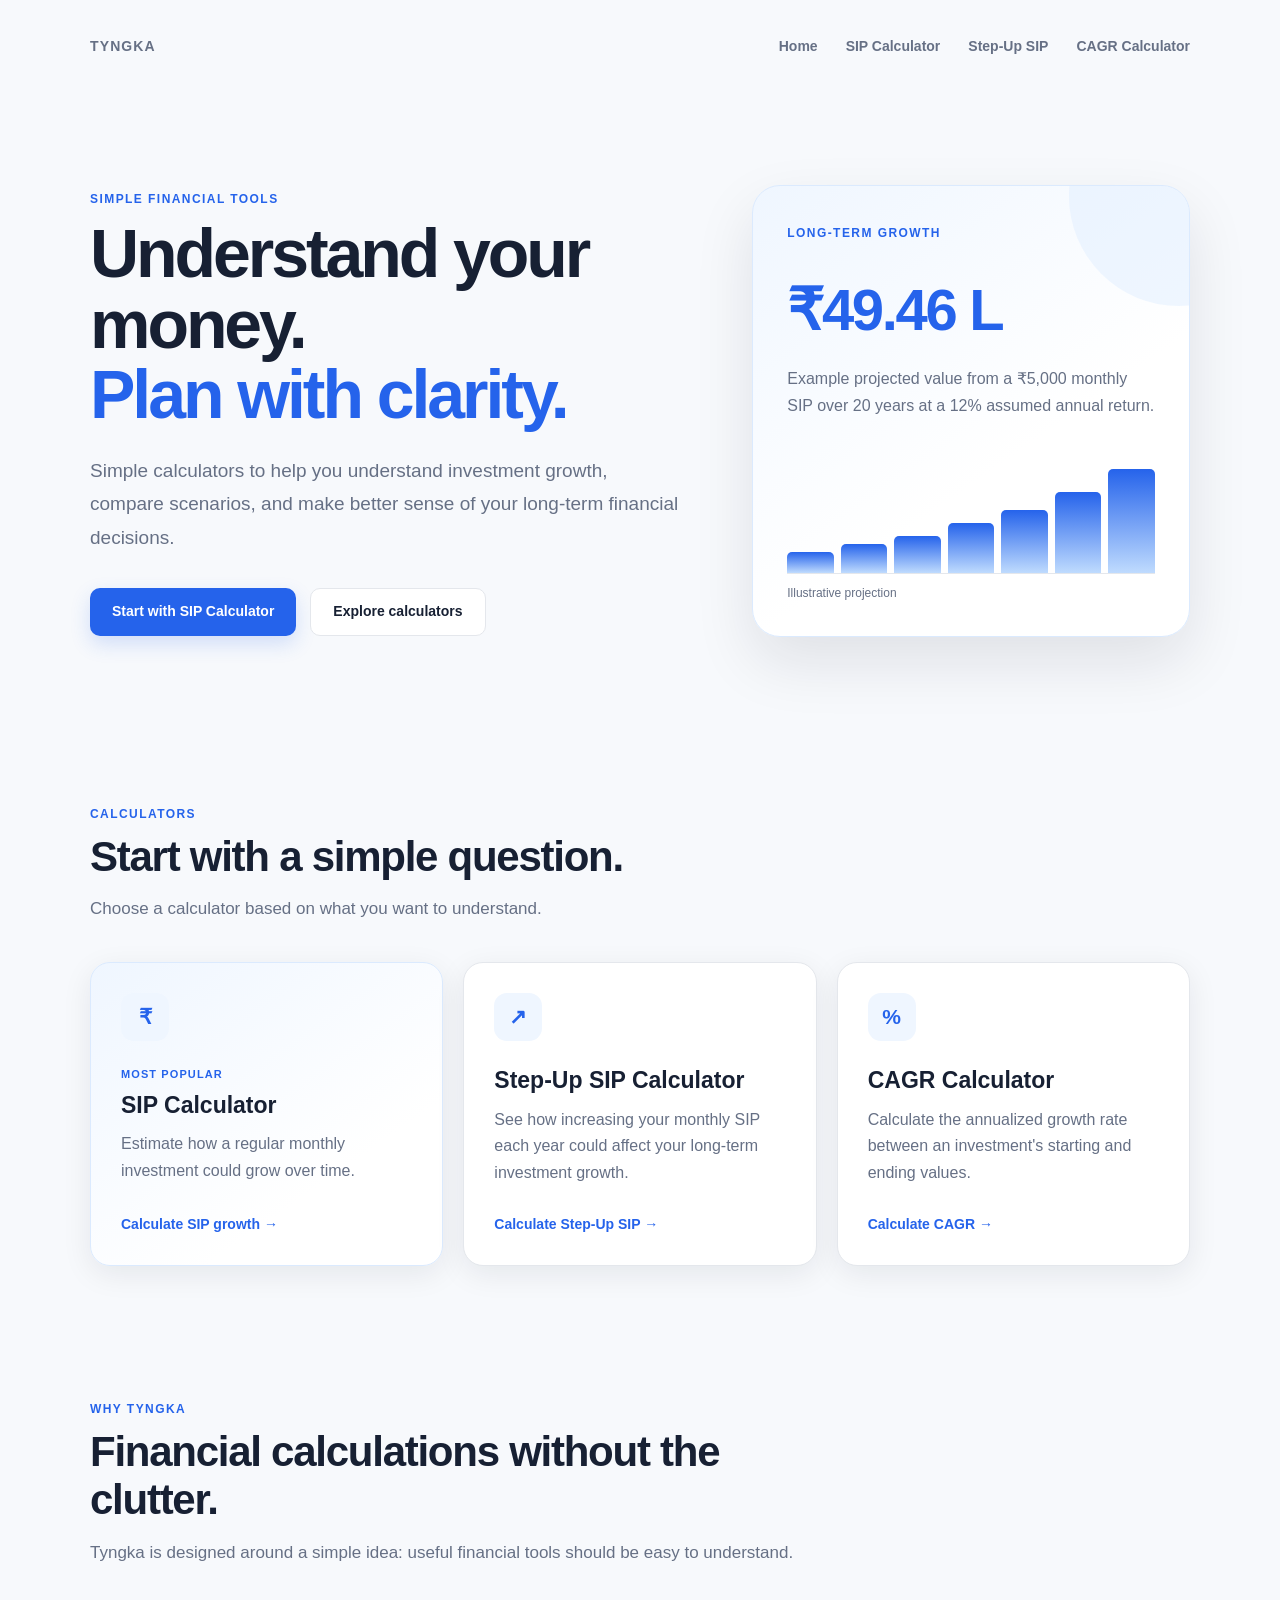
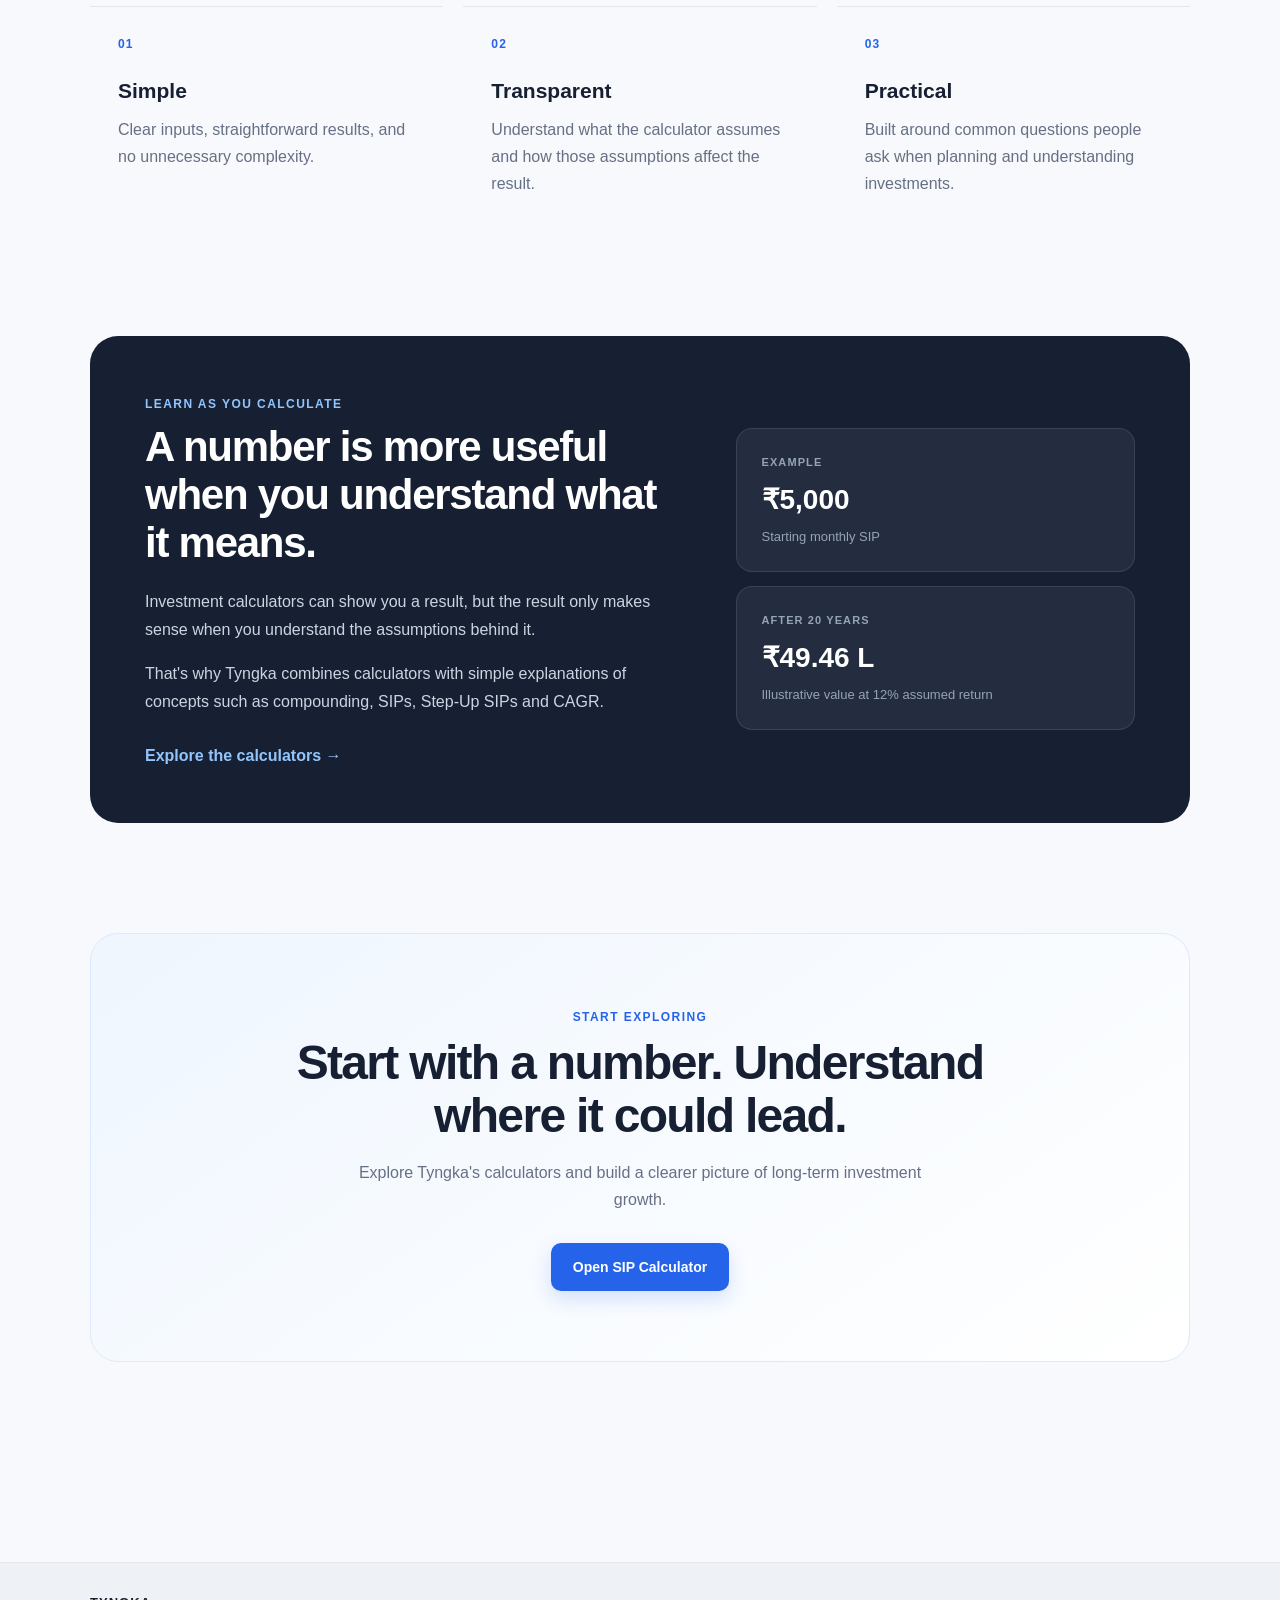
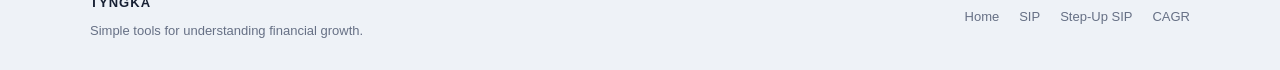
==== commit 27fcd96e: "Add SEO navigation and accessibility foundation" ====
--- a/frontend/index.html
+++ b/frontend/index.html
@@ -18,7 +18,10 @@
         name="description"
         content="Tyngka provides simple financial calculators to help you understand SIP growth, Step-Up SIP investing, CAGR and long-term investment outcomes."
     >
-
+    <link
+        rel="canonical"
+        href="https://tyngka.com/"
+    >
     <link
         rel="stylesheet"
         href="style.css"
@@ -34,26 +37,20 @@
 
         <!-- Navigation -->
 
-        <nav class="navigation">
-
-            <a href="index.html">
-                Home
-            </a>
-
-            <a href="sip.html">
-                SIP Calculator
-            </a>
-
-            <a href="step-up-sip.html">
-                Step-Up SIP
-            </a>
-
-            <a href="cagr.html">
-                CAGR Calculator
-            </a>
-
-        </nav>
-
+	<nav class="navigation">
+	    <a href="index.html"
+	       class="brand"
+	       aria-label="Tyngka home">
+	        TYNGKA
+	    </a>
+
+	    <div class="navigation-links">
+	        <a href="index.html">Home</a>
+	        <a href="sip.html">SIP Calculator</a>
+	        <a href="step-up-sip.html">Step-Up SIP</a>
+	        <a href="cagr.html">CAGR Calculator</a>
+	    </div>
+	</nav>
 
         <!-- Hero -->
 
--- a/frontend/style.css
+++ b/frontend/style.css
@@ -61,18 +61,29 @@
 .navigation {
     display: flex;
     align-items: center;
-    gap: 28px;
+    justify-content: space-between;
+    gap: 30px;
     margin-bottom: 70px;
     padding: 4px 0;
 }
 
-.navigation::before {
-    content: "TYNGKA";
-    margin-right: auto;
+.brand {
+    flex-shrink: 0;
+    color: var(--tyngka-primary);
+    text-decoration: none;
     font-size: 20px;
     font-weight: 800;
     letter-spacing: 0.08em;
-    color: var(--tyngka-primary);
+}
+
+.brand:hover {
+    color: var(--tyngka-primary-dark);
+}
+
+.navigation-links {
+    display: flex;
+    align-items: center;
+    gap: 28px;
 }
 
 .navigation a {
@@ -85,6 +96,12 @@
 
 .navigation a:hover {
     color: var(--tyngka-primary);
+}
+
+.navigation a:focus-visible {
+    outline: 3px solid rgba(37, 99, 235, 0.25);
+    outline-offset: 4px;
+    border-radius: 4px;
 }
 
 
@@ -304,7 +321,6 @@
     line-height: 1.7;
 }
 
-
 /* ---------- Mobile ---------- */
 
 @media (max-width: 850px) {
@@ -316,19 +332,23 @@
 @media (max-width: 600px) {
 
     .container {
-        width: min(100% - 32px, var(--content-width));
+        width: min(
+            100% - 32px,
+            var(--content-width)
+        );
         padding: 20px 0 50px;
     }
 
     .navigation {
         flex-wrap: wrap;
+        gap: 18px;
+        margin-bottom: 45px;
+    }
+
+    .navigation-links {
+        width: 100%;
+        flex-wrap: wrap;
         gap: 14px 20px;
-        margin-bottom: 45px;
-    }
-
-    .navigation::before {
-        width: 100%;
-        margin-bottom: 4px;
     }
 
     h1 {
@@ -1636,3 +1656,26 @@
     }
 
 }
+/* =========================================================
+   ACCESSIBILITY
+   ========================================================= */
+
+:focus-visible {
+    outline: 3px solid rgba(37, 99, 235, 0.35);
+    outline-offset: 3px;
+}
+
+@media (prefers-reduced-motion: reduce) {
+
+    html {
+        scroll-behavior: auto;
+    }
+
+    *,
+    *::before,
+    *::after {
+        transition-duration: 0.01ms !important;
+        animation-duration: 0.01ms !important;
+        animation-iteration-count: 1 !important;
+    }
+}
